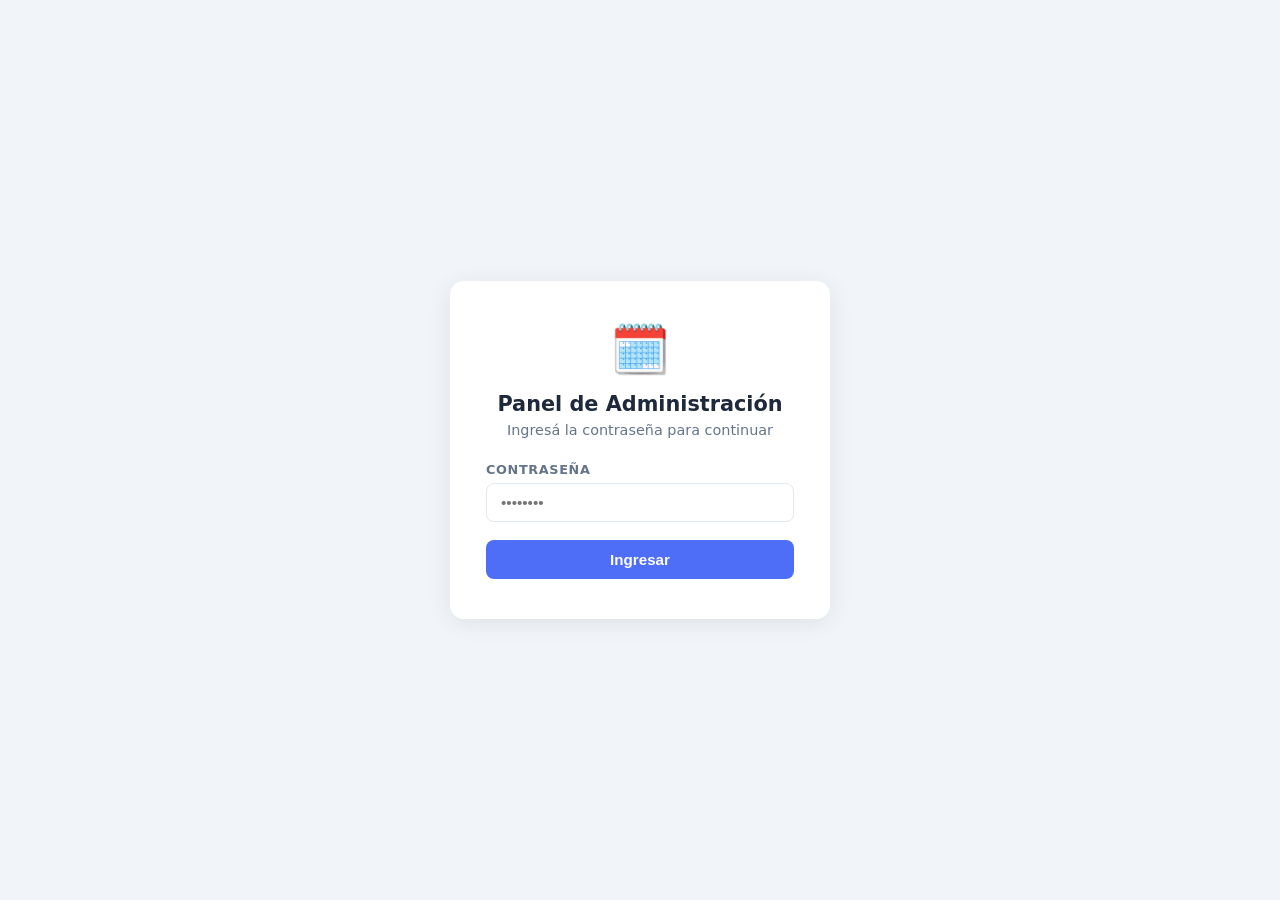
==== admin.html @ 66347062 "Agregar panel de administración con login y tabla de reservas" ====
<!DOCTYPE html>
<html lang="es">
<head>
  <meta charset="UTF-8">
  <meta name="viewport" content="width=device-width, initial-scale=1.0">
  <title>Panel de Reservas</title>
  <link rel="stylesheet" href="css/style.css">
  <link rel="stylesheet" href="css/admin.css">
</head>
<body>

<!-- LOGIN -->
<div id="login-screen">
  <div class="login-card">
    <div class="login-logo">🗓️</div>
    <h2>Panel de Administración</h2>
    <p class="login-sub">Ingresá la contraseña para continuar</p>
    <div class="field">
      <label for="pwd">Contraseña</label>
      <input type="password" id="pwd" placeholder="••••••••" onkeydown="if(event.key==='Enter') login()">
    </div>
    <div id="login-error" class="alert alert-danger" style="display:none">Contraseña incorrecta.</div>
    <button class="btn btn-primary btn-full" onclick="login()">Ingresar</button>
  </div>
</div>

<!-- DASHBOARD -->
<div id="dashboard" style="display:none">

  <div class="admin-header">
    <div class="admin-header-left">
      <span class="admin-logo">🗓️</span>
      <div>
        <div class="admin-title" id="admin-negocio"></div>
        <div class="admin-subtitle">Panel de Reservas</div>
      </div>
    </div>
    <button class="btn btn-outline btn-sm" onclick="logout()">Cerrar sesión</button>
  </div>

  <div class="admin-body">

    <!-- Stats -->
    <div class="stats-row">
      <div class="stat-card">
        <div class="stat-num" id="stat-hoy">—</div>
        <div class="stat-label">Hoy</div>
      </div>
      <div class="stat-card">
        <div class="stat-num" id="stat-semana">—</div>
        <div class="stat-label">Esta semana</div>
      </div>
      <div class="stat-card">
        <div class="stat-num" id="stat-pendientes">—</div>
        <div class="stat-label">Pendientes</div>
      </div>
      <div class="stat-card">
        <div class="stat-num" id="stat-total">—</div>
        <div class="stat-label">Total</div>
      </div>
    </div>

    <!-- Filtros -->
    <div class="filtros-card">
      <div class="filtros-row">
        <div class="field">
          <label for="f-desde">Desde</label>
          <input type="date" id="f-desde">
        </div>
        <div class="field">
          <label for="f-hasta">Hasta</label>
          <input type="date" id="f-hasta">
        </div>
        <div class="field">
          <label for="f-estado">Estado</label>
          <select id="f-estado">
            <option value="">Todos</option>
            <option value="Pendiente">Pendiente</option>
            <option value="Cancelado">Cancelado</option>
          </select>
        </div>
        <div class="field">
          <label for="f-buscar">Buscar</label>
          <input type="text" id="f-buscar" placeholder="Nombre, teléfono...">
        </div>
        <div class="field field-btn">
          <button class="btn btn-primary" onclick="aplicarFiltros()">Filtrar</button>
          <button class="btn btn-outline" onclick="limpiarFiltros()">Limpiar</button>
        </div>
      </div>
    </div>

    <!-- Tabla -->
    <div class="tabla-card">
      <div class="tabla-header">
        <span id="tabla-count" class="tabla-count"></span>
        <button class="btn btn-outline btn-sm" onclick="cargarReservas()">↻ Actualizar</button>
      </div>
      <div id="tabla-wrapper">
        <p class="slots-empty" style="padding:20px 0">Cargando reservas...</p>
      </div>
    </div>

  </div>
</div>

<script src="js/config.js"></script>
<script src="js/admin.js"></script>
</body>
</html>
---- css/style.css ----
:root {
  --primary:      #4f6ef7;
  --primary-dark: #3a57e8;
  --success:      #22c55e;
  --danger:       #ef4444;
  --bg:           #f1f5f9;
  --card:         #ffffff;
  --text:         #1e293b;
  --muted:        #64748b;
  --border:       #e2e8f0;
  --radius:       14px;
  --shadow:       0 4px 24px rgba(0,0,0,0.08);
}

* { box-sizing: border-box; margin: 0; padding: 0; }

body {
  font-family: 'Segoe UI', system-ui, sans-serif;
  background: var(--bg);
  color: var(--text);
  min-height: 100vh;
}

/* Header */
.header {
  background: var(--primary);
  color: #fff;
  text-align: center;
  padding: 36px 20px 32px;
}
.header h1 { font-size: 1.9rem; font-weight: 700; letter-spacing: -0.3px; }
.header p  { margin-top: 6px; opacity: 0.85; font-size: 0.98rem; }

/* Progress */
.progress {
  display: flex;
  justify-content: center;
  align-items: center;
  gap: 6px;
  padding: 28px 0 8px;
}
.dot {
  width: 10px; height: 10px;
  border-radius: 50%;
  background: var(--border);
  transition: background 0.2s;
}
.dot.active { background: var(--primary); }

/* Layout */
.container {
  max-width: 640px;
  margin: 0 auto;
  padding: 16px 16px 48px;
}

/* Card */
.card {
  background: var(--card);
  border-radius: var(--radius);
  box-shadow: var(--shadow);
  padding: 28px;
  margin-top: 20px;
}
.card-title {
  font-size: 1.05rem;
  font-weight: 700;
  color: var(--primary);
  margin-bottom: 22px;
  display: flex;
  align-items: center;
  gap: 10px;
}
.step-num {
  background: var(--primary);
  color: #fff;
  border-radius: 50%;
  width: 26px; height: 26px;
  display: inline-flex;
  align-items: center;
  justify-content: center;
  font-size: 0.8rem;
  font-weight: 700;
  flex-shrink: 0;
}

/* Form */
.field { margin-bottom: 18px; }
label {
  display: block;
  font-size: 0.8rem;
  font-weight: 700;
  text-transform: uppercase;
  letter-spacing: 0.05em;
  color: var(--muted);
  margin-bottom: 6px;
}
input, select, textarea {
  width: 100%;
  padding: 10px 14px;
  border: 1.5px solid var(--border);
  border-radius: 8px;
  font-size: 0.95rem;
  color: var(--text);
  outline: none;
  transition: border-color 0.15s;
  background: #fff;
}
input:focus, select:focus, textarea:focus { border-color: var(--primary); }
textarea { resize: vertical; min-height: 72px; }

/* Buttons */
.btn {
  display: inline-flex;
  align-items: center;
  justify-content: center;
  gap: 8px;
  padding: 11px 24px;
  border-radius: 8px;
  font-size: 0.95rem;
  font-weight: 600;
  cursor: pointer;
  border: none;
  transition: background 0.15s, transform 0.1s;
}
.btn:active { transform: scale(0.98); }
.btn-primary { background: var(--primary); color: #fff; }
.btn-primary:hover    { background: var(--primary-dark); }
.btn-primary:disabled { background: #a5b4fc; cursor: not-allowed; }
.btn-outline {
  background: transparent;
  border: 1.5px solid var(--primary);
  color: var(--primary);
}
.btn-outline:hover { background: #eef1fe; }
.btn-full  { width: 100%; }
.btn-row   { display: flex; gap: 10px; margin-top: 8px; }
.btn-row .btn:last-child { flex: 1; }

/* Slots */
.slots-grid {
  display: grid;
  grid-template-columns: repeat(auto-fill, minmax(78px, 1fr));
  gap: 10px;
  margin-top: 6px;
}
.slot-btn {
  padding: 10px 4px;
  border: 1.5px solid var(--border);
  border-radius: 8px;
  background: #fff;
  font-size: 0.88rem;
  font-weight: 600;
  cursor: pointer;
  color: var(--text);
  transition: all 0.12s;
  text-align: center;
}
.slot-btn:hover:not(:disabled) { border-color: var(--primary); color: var(--primary); background: #eef1fe; }
.slot-btn.selected { background: var(--primary); color: #fff; border-color: var(--primary); }
.slot-btn:disabled { background: #f8fafc; color: #cbd5e1; cursor: not-allowed; text-decoration: line-through; }
.slots-empty { color: var(--muted); font-size: 0.9rem; padding: 10px 0; }

/* Resumen */
.resumen {
  background: #f8fafc;
  border: 1.5px solid var(--border);
  border-radius: 8px;
  padding: 14px 18px;
  margin-bottom: 20px;
}
.resumen-row {
  display: flex;
  justify-content: space-between;
  padding: 5px 0;
  border-bottom: 1px dashed var(--border);
  font-size: 0.9rem;
}
.resumen-row:last-child { border-bottom: none; }
.resumen-row span:first-child { color: var(--muted); }
.resumen-row span:last-child  { font-weight: 600; }

/* Alerts */
.alert {
  padding: 12px 16px;
  border-radius: 8px;
  font-size: 0.9rem;
  margin-bottom: 16px;
}
.alert-danger  { background: #fee2e2; color: #991b1b; border: 1px solid #fecaca; }
.alert-success { background: #dcfce7; color: #166534; border: 1px solid #bbf7d0; }

/* Spinner */
.spinner {
  display: inline-block;
  width: 16px; height: 16px;
  border: 2px solid rgba(255,255,255,0.4);
  border-top-color: #fff;
  border-radius: 50%;
  animation: spin 0.7s linear infinite;
}
@keyframes spin { to { transform: rotate(360deg); } }

/* Éxito */
.exito {
  text-align: center;
  padding: 20px 0 8px;
}
.exito .icono { font-size: 3.5rem; margin-bottom: 14px; }
.exito h2     { font-size: 1.3rem; margin-bottom: 10px; }
.exito p      { color: var(--muted); margin-bottom: 24px; font-size: 0.95rem; }

@media (max-width: 480px) {
  .card  { padding: 20px; }
  .header h1 { font-size: 1.5rem; }
}
---- css/admin.css ----
/* ── Login ── */
#login-screen {
  min-height: 100vh;
  display: flex;
  align-items: center;
  justify-content: center;
  background: var(--bg);
  padding: 20px;
}
.login-card {
  background: var(--card);
  border-radius: var(--radius);
  box-shadow: var(--shadow);
  padding: 40px 36px;
  width: 100%;
  max-width: 380px;
  text-align: center;
}
.login-logo { font-size: 3rem; margin-bottom: 14px; }
.login-card h2 { font-size: 1.3rem; margin-bottom: 6px; }
.login-sub { color: var(--muted); font-size: 0.9rem; margin-bottom: 24px; }
.login-card .field { text-align: left; }

/* ── Admin header ── */
.admin-header {
  background: var(--primary);
  color: #fff;
  display: flex;
  align-items: center;
  justify-content: space-between;
  padding: 16px 24px;
}
.admin-header-left { display: flex; align-items: center; gap: 12px; }
.admin-logo { font-size: 1.8rem; }
.admin-title { font-size: 1.05rem; font-weight: 700; }
.admin-subtitle { font-size: 0.8rem; opacity: 0.8; }
.admin-header .btn-outline {
  border-color: rgba(255,255,255,0.6);
  color: #fff;
  font-size: 0.82rem;
  padding: 7px 14px;
}
.admin-header .btn-outline:hover { background: rgba(255,255,255,0.15); }

/* ── Body ── */
.admin-body {
  max-width: 1100px;
  margin: 0 auto;
  padding: 24px 20px 60px;
}

/* ── Stats ── */
.stats-row {
  display: grid;
  grid-template-columns: repeat(4, 1fr);
  gap: 14px;
  margin-bottom: 20px;
}
.stat-card {
  background: var(--card);
  border-radius: var(--radius);
  box-shadow: var(--shadow);
  padding: 20px;
  text-align: center;
}
.stat-num {
  font-size: 2rem;
  font-weight: 800;
  color: var(--primary);
  line-height: 1;
}
.stat-label {
  font-size: 0.78rem;
  color: var(--muted);
  text-transform: uppercase;
  letter-spacing: 0.05em;
  margin-top: 6px;
}

/* ── Filtros ── */
.filtros-card {
  background: var(--card);
  border-radius: var(--radius);
  box-shadow: var(--shadow);
  padding: 20px 24px;
  margin-bottom: 20px;
}
.filtros-row {
  display: flex;
  flex-wrap: wrap;
  gap: 14px;
  align-items: flex-end;
}
.filtros-row .field {
  flex: 1;
  min-width: 140px;
  margin-bottom: 0;
}
.filtros-row .field-btn {
  display: flex;
  gap: 8px;
  flex: 0 0 auto;
}

/* ── Tabla ── */
.tabla-card {
  background: var(--card);
  border-radius: var(--radius);
  box-shadow: var(--shadow);
  overflow: hidden;
}
.tabla-header {
  display: flex;
  align-items: center;
  justify-content: space-between;
  padding: 16px 20px;
  border-bottom: 1px solid var(--border);
}
.tabla-count {
  font-size: 0.85rem;
  color: var(--muted);
  font-weight: 600;
}
#tabla-wrapper { overflow-x: auto; }
table {
  width: 100%;
  border-collapse: collapse;
  font-size: 0.88rem;
}
thead th {
  background: #f8fafc;
  padding: 10px 14px;
  text-align: left;
  font-size: 0.75rem;
  text-transform: uppercase;
  letter-spacing: 0.05em;
  color: var(--muted);
  border-bottom: 1px solid var(--border);
  white-space: nowrap;
}
tbody tr { border-bottom: 1px solid var(--border); transition: background 0.1s; }
tbody tr:last-child { border-bottom: none; }
tbody tr:hover { background: #f8fafc; }
tbody td { padding: 11px 14px; color: var(--text); }
tbody td.muted { color: var(--muted); font-size: 0.82rem; }

.badge {
  display: inline-block;
  padding: 3px 10px;
  border-radius: 20px;
  font-size: 0.75rem;
  font-weight: 700;
}
.badge-pendiente { background: #fef9c3; color: #854d0e; }
.badge-cancelado { background: #fee2e2; color: #991b1b; }

.btn-sm { font-size: 0.8rem; padding: 6px 14px; }
.btn-danger { background: var(--danger); color: #fff; border: none; }
.btn-danger:hover { background: #dc2626; }
.btn-danger:disabled { background: #fca5a5; cursor: not-allowed; }

@media (max-width: 700px) {
  .stats-row { grid-template-columns: repeat(2, 1fr); }
  .filtros-row .field { min-width: 120px; }
  .admin-header { padding: 12px 16px; }
}
@media (max-width: 420px) {
  .stats-row { grid-template-columns: repeat(2, 1fr); }
  .login-card { padding: 28px 20px; }
}
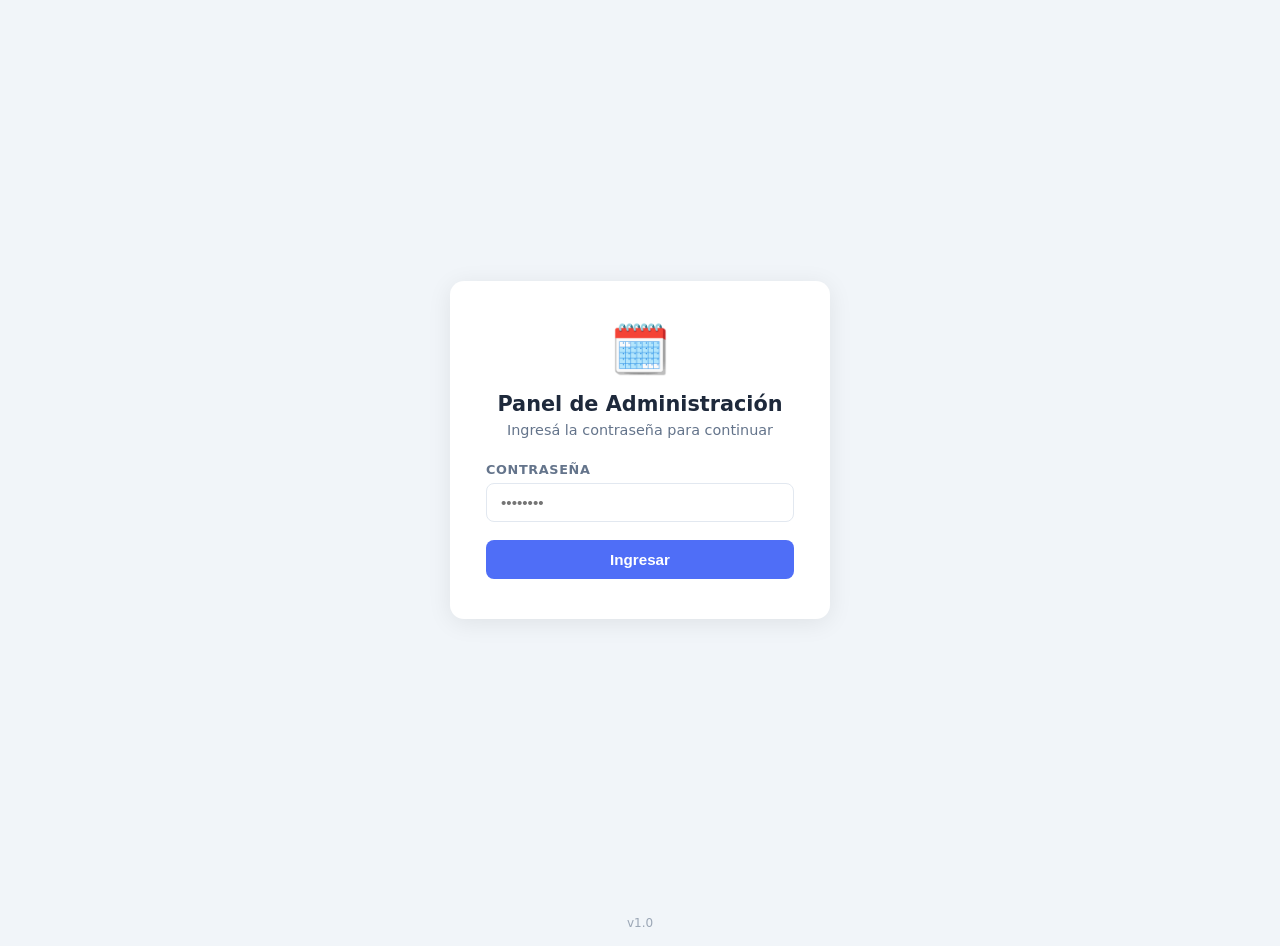
==== commit e037bfaa: "Agrega footer con versión del sistema (v1.0) en ambas páginas https://claude.ai/code/session_01WwChM" ====
--- a/admin.html
+++ b/admin.html
@@ -104,7 +104,10 @@
   </div>
 </div>
 
+<footer class="site-footer">v1.0</footer>
+
 <script src="js/config.js"></script>
+<script src="js/empresa.js"></script>
 <script src="js/admin.js"></script>
 </body>
 </html>
--- a/css/style.css
+++ b/css/style.css
@@ -210,6 +210,39 @@
 .exito h2     { font-size: 1.3rem; margin-bottom: 10px; }
 .exito p      { color: var(--muted); margin-bottom: 24px; font-size: 0.95rem; }
 
+/* Loading */
+#loading-screen {
+  position: fixed;
+  inset: 0;
+  background: var(--bg);
+  display: flex;
+  align-items: center;
+  justify-content: center;
+  z-index: 999;
+}
+.loading-box {
+  text-align: center;
+  color: var(--muted);
+  font-size: 0.95rem;
+}
+.loading-spinner {
+  width: 40px; height: 40px;
+  border: 4px solid var(--border);
+  border-top-color: var(--primary);
+  border-radius: 50%;
+  animation: spin 0.8s linear infinite;
+  margin: 0 auto 14px;
+}
+
+/* Footer */
+.site-footer {
+  text-align: center;
+  padding: 16px;
+  font-size: 0.75rem;
+  color: var(--muted);
+  opacity: 0.6;
+}
+
 @media (max-width: 480px) {
   .card  { padding: 20px; }
   .header h1 { font-size: 1.5rem; }
--- a/css/admin.css
+++ b/css/admin.css
@@ -151,13 +151,18 @@
   font-size: 0.75rem;
   font-weight: 700;
 }
-.badge-pendiente { background: #fef9c3; color: #854d0e; }
-.badge-cancelado { background: #fee2e2; color: #991b1b; }
+.badge-pendiente  { background: #fef9c3; color: #854d0e; }
+.badge-cancelado  { background: #fee2e2; color: #991b1b; }
+.badge-confirmada { background: #dcfce7; color: #166534; }
 
 .btn-sm { font-size: 0.8rem; padding: 6px 14px; }
 .btn-danger { background: var(--danger); color: #fff; border: none; }
 .btn-danger:hover { background: #dc2626; }
 .btn-danger:disabled { background: #fca5a5; cursor: not-allowed; }
+.btn-success { background: var(--success); color: #fff; border: none; }
+.btn-success:hover { background: #16a34a; }
+.btn-success:disabled { background: #86efac; cursor: not-allowed; }
+.acciones { display: flex; gap: 6px; align-items: center; }
 
 @media (max-width: 700px) {
   .stats-row { grid-template-columns: repeat(2, 1fr); }
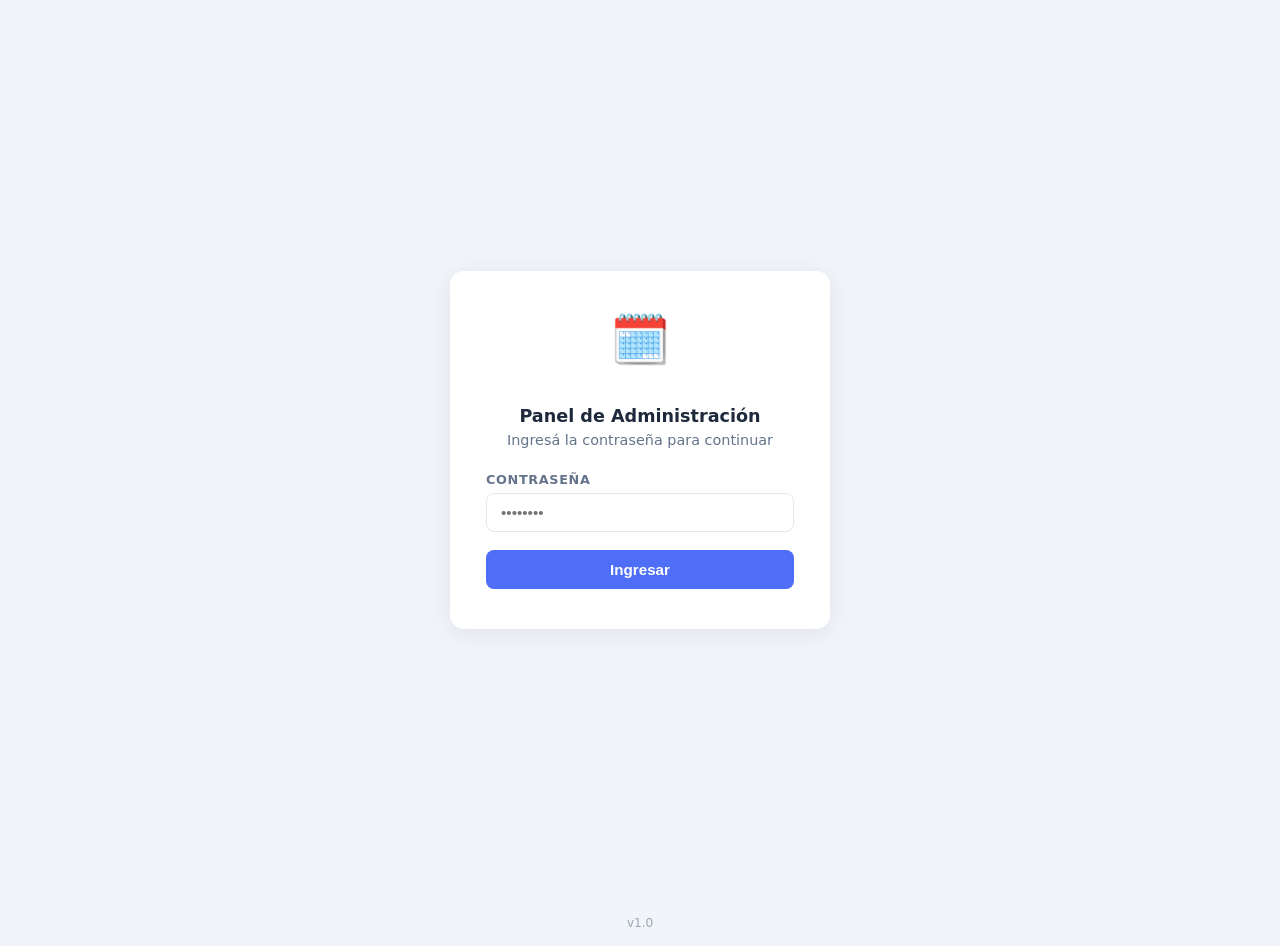
==== commit c676ad6e: "Agrega teléfono en header, nombre empresa en login admin, y tabs pendientes/hoy" ====
--- a/admin.html
+++ b/admin.html
@@ -13,6 +13,7 @@
 <div id="login-screen">
   <div class="login-card">
     <div class="login-logo">🗓️</div>
+    <div id="login-negocio" class="login-negocio"></div>
     <h2>Panel de Administración</h2>
     <p class="login-sub">Ingresá la contraseña para continuar</p>
     <div class="field">
@@ -83,6 +84,13 @@
           <label for="f-buscar">Buscar</label>
           <input type="text" id="f-buscar" placeholder="Nombre, teléfono...">
         </div>
+        <div class="field">
+          <label for="f-orden">Ordenar</label>
+          <select id="f-orden">
+            <option value="desc">Más reciente primero</option>
+            <option value="asc">Más antigua primero</option>
+          </select>
+        </div>
         <div class="field field-btn">
           <button class="btn btn-primary" onclick="aplicarFiltros()">Filtrar</button>
           <button class="btn btn-outline" onclick="limpiarFiltros()">Limpiar</button>
@@ -90,11 +98,24 @@
       </div>
     </div>
 
+    <!-- Tabs rápidos -->
+    <div class="tabs-row">
+      <button class="tab-btn active" id="tab-todas"      onclick="cambiarTab('todas')">Todas</button>
+      <button class="tab-btn"        id="tab-pendientes" onclick="cambiarTab('pendientes')">⏳ Pendientes</button>
+      <button class="tab-btn"        id="tab-hoy"        onclick="cambiarTab('hoy')">📅 Hoy</button>
+    </div>
+
     <!-- Tabla -->
     <div class="tabla-card">
       <div class="tabla-header">
         <span id="tabla-count" class="tabla-count"></span>
-        <button class="btn btn-outline btn-sm" onclick="cargarReservas()">↻ Actualizar</button>
+        <div style="display:flex;gap:8px;align-items:center">
+          <div class="vista-toggle">
+            <button id="btn-vista-lista" class="btn-vista active" onclick="cambiarVista('lista')">≡ Lista</button>
+            <button id="btn-vista-semana" class="btn-vista" onclick="cambiarVista('semana')">⊞ Semana</button>
+          </div>
+          <button class="btn btn-outline btn-sm" onclick="cargarReservas()">↻ Actualizar</button>
+        </div>
       </div>
       <div id="tabla-wrapper">
         <p class="slots-empty" style="padding:20px 0">Cargando reservas...</p>
--- a/css/style.css
+++ b/css/style.css
@@ -30,6 +30,9 @@
 }
 .header h1 { font-size: 1.9rem; font-weight: 700; letter-spacing: -0.3px; }
 .header p  { margin-top: 6px; opacity: 0.85; font-size: 0.98rem; }
+.header-sub { display: block; font-size: 0.85rem; opacity: 0.75; margin-top: 5px; }
+.header-tel { color: #fff; text-decoration: none; }
+.header-tel:hover { opacity: 1; text-decoration: underline; }
 
 /* Progress */
 .progress {
--- a/css/admin.css
+++ b/css/admin.css
@@ -16,8 +16,9 @@
   max-width: 380px;
   text-align: center;
 }
-.login-logo { font-size: 3rem; margin-bottom: 14px; }
-.login-card h2 { font-size: 1.3rem; margin-bottom: 6px; }
+.login-logo { font-size: 3rem; margin-bottom: 10px; }
+.login-negocio { font-size: 1.15rem; font-weight: 700; color: var(--primary); margin-bottom: 2px; min-height: 1.4em; }
+.login-card h2 { font-size: 1.1rem; margin-bottom: 6px; color: var(--text); }
 .login-sub { color: var(--muted); font-size: 0.9rem; margin-bottom: 24px; }
 .login-card .field { text-align: left; }
 
@@ -164,6 +165,101 @@
 .btn-success:disabled { background: #86efac; cursor: not-allowed; }
 .acciones { display: flex; gap: 6px; align-items: center; }
 
+/* ── Tabs rápidos ── */
+.tabs-row {
+  display: flex;
+  gap: 8px;
+  margin-bottom: 16px;
+  flex-wrap: wrap;
+}
+.tab-btn {
+  padding: 8px 20px;
+  border-radius: 8px;
+  border: 1.5px solid var(--border);
+  background: var(--card);
+  color: var(--muted);
+  font-size: 0.88rem;
+  font-weight: 600;
+  cursor: pointer;
+  transition: all 0.15s;
+  box-shadow: var(--shadow);
+}
+.tab-btn:hover:not(.active) { border-color: var(--primary); color: var(--primary); }
+.tab-btn.active { background: var(--primary); color: #fff; border-color: var(--primary); }
+
+/* ── Vista toggle ── */
+.vista-toggle {
+  display: flex;
+  border: 1.5px solid var(--border);
+  border-radius: 8px;
+  overflow: hidden;
+}
+.btn-vista {
+  background: #fff;
+  color: var(--muted);
+  border: none;
+  border-radius: 0;
+  padding: 6px 14px;
+  font-size: 0.82rem;
+  font-weight: 600;
+  cursor: pointer;
+  transition: background 0.15s, color 0.15s;
+}
+.btn-vista + .btn-vista { border-left: 1.5px solid var(--border); }
+.btn-vista.active { background: var(--primary); color: #fff; }
+.btn-vista:hover:not(.active) { background: #f1f5f9; }
+
+/* ── Calendario semanal ── */
+.cal-grid {
+  display: flex;
+  overflow-x: auto;
+  padding: 0;
+}
+.cal-col {
+  flex: 0 0 190px;
+  min-width: 190px;
+  border-right: 1px solid var(--border);
+}
+.cal-col:last-child { border-right: none; }
+.cal-dia-header {
+  padding: 10px 12px;
+  font-size: 0.75rem;
+  font-weight: 700;
+  text-transform: uppercase;
+  letter-spacing: 0.05em;
+  color: var(--muted);
+  background: #f8fafc;
+  border-bottom: 1px solid var(--border);
+  text-align: center;
+}
+.cal-dia-header.hoy {
+  background: var(--primary);
+  color: #fff;
+}
+.cal-dia-body {
+  padding: 10px 8px;
+  display: flex;
+  flex-direction: column;
+  gap: 8px;
+  min-height: 100px;
+}
+.cal-card {
+  background: #fff;
+  border: 1.5px solid var(--border);
+  border-left: 3px solid var(--border);
+  border-radius: 8px;
+  padding: 10px;
+  font-size: 0.82rem;
+}
+.cal-card.cal-confirmada { border-left-color: var(--success); }
+.cal-card.cal-pendiente  { border-left-color: #f59e0b; }
+.cal-card.cal-cancelado  { border-left-color: var(--danger); opacity: 0.6; }
+.cal-hora     { font-weight: 700; font-size: 0.9rem; color: var(--primary); }
+.cal-nombre   { font-weight: 600; margin: 3px 0 2px; }
+.cal-servicio { color: var(--muted); font-size: 0.78rem; margin-bottom: 6px; }
+.cal-acciones { display: flex; gap: 4px; flex-wrap: wrap; margin-top: 6px; }
+.cal-empty    { color: var(--muted); font-size: 0.82rem; text-align: center; padding: 16px 0; }
+
 @media (max-width: 700px) {
   .stats-row { grid-template-columns: repeat(2, 1fr); }
   .filtros-row .field { min-width: 120px; }
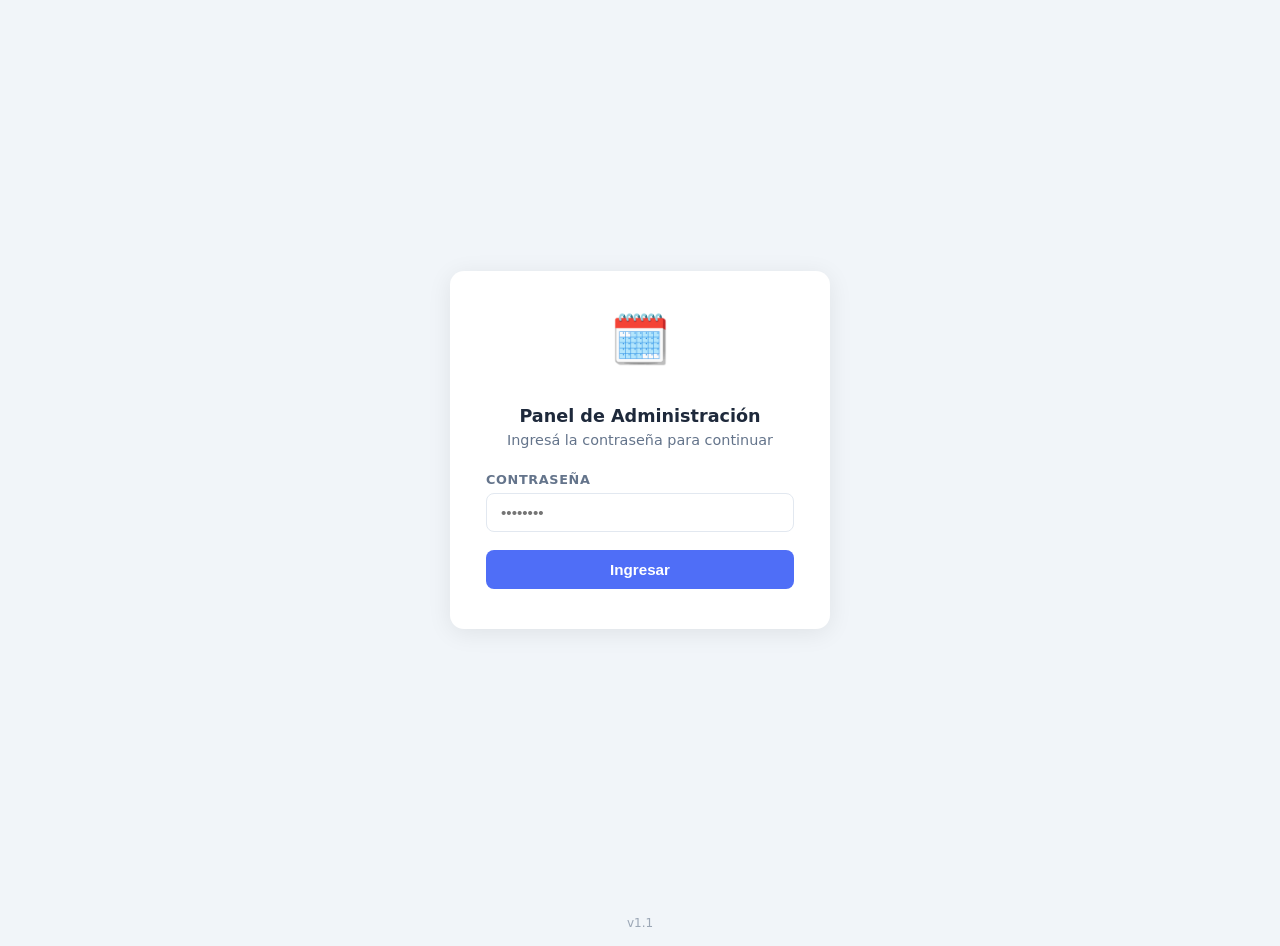
==== commit cc405d3e: "v1.1: muestra checkbox notificar siempre visible, actualiza versión" ====
--- a/admin.html
+++ b/admin.html
@@ -125,7 +125,7 @@
   </div>
 </div>
 
-<footer class="site-footer">v1.0</footer>
+<footer class="site-footer">v1.1</footer>
 
 <script src="js/config.js"></script>
 <script src="js/empresa.js"></script>
--- a/css/style.css
+++ b/css/style.css
@@ -164,6 +164,32 @@
 .slot-btn:disabled { background: #f8fafc; color: #cbd5e1; cursor: not-allowed; text-decoration: line-through; }
 .slots-empty { color: var(--muted); font-size: 0.9rem; padding: 10px 0; }
 
+/* Checkbox notificar */
+.field-check { margin-bottom: 18px; }
+.check-label {
+  display: flex;
+  align-items: center;
+  gap: 10px;
+  cursor: pointer;
+  font-size: 0.9rem;
+  font-weight: 600;
+  color: var(--text);
+  text-transform: none;
+  letter-spacing: 0;
+  margin-bottom: 0;
+}
+.check-label input[type="checkbox"] {
+  width: 18px;
+  height: 18px;
+  min-width: 18px;
+  padding: 0;
+  border: 1.5px solid var(--border);
+  border-radius: 4px;
+  cursor: pointer;
+  accent-color: var(--primary);
+  flex-shrink: 0;
+}
+
 /* Resumen */
 .resumen {
   background: #f8fafc;
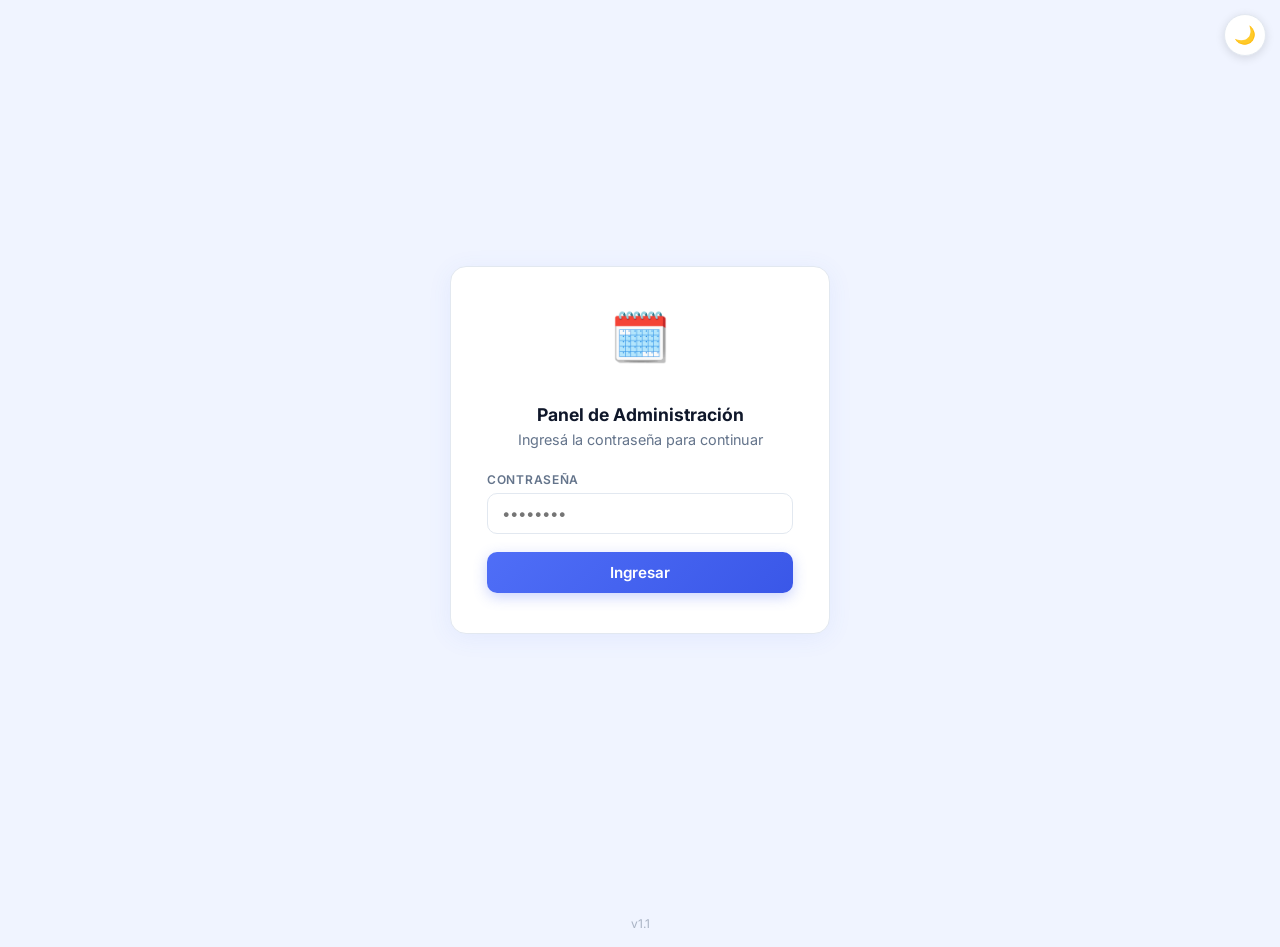
==== commit f2af8427: "Rediseño visual: dark mode, Inter font, gradientes, progress numerado, stat icons" ====
--- a/admin.html
+++ b/admin.html
@@ -4,10 +4,13 @@
   <meta charset="UTF-8">
   <meta name="viewport" content="width=device-width, initial-scale=1.0">
   <title>Panel de Reservas</title>
+  <script>if(localStorage.getItem('turnosDarkMode')==='1')document.documentElement.classList.add('dark');</script>
   <link rel="stylesheet" href="css/style.css">
   <link rel="stylesheet" href="css/admin.css">
 </head>
 <body>
+
+<button class="btn-darkmode" id="btn-darkmode" onclick="toggleDarkMode()" title="Modo oscuro">🌙</button>
 
 <!-- LOGIN -->
 <div id="login-screen">
@@ -44,18 +47,22 @@
     <!-- Stats -->
     <div class="stats-row">
       <div class="stat-card">
+        <div class="stat-icon">📅</div>
         <div class="stat-num" id="stat-hoy">—</div>
         <div class="stat-label">Hoy</div>
       </div>
       <div class="stat-card">
+        <div class="stat-icon">📊</div>
         <div class="stat-num" id="stat-semana">—</div>
         <div class="stat-label">Esta semana</div>
       </div>
       <div class="stat-card">
+        <div class="stat-icon">⏳</div>
         <div class="stat-num" id="stat-pendientes">—</div>
         <div class="stat-label">Pendientes</div>
       </div>
       <div class="stat-card">
+        <div class="stat-icon">📋</div>
         <div class="stat-num" id="stat-total">—</div>
         <div class="stat-label">Total</div>
       </div>
@@ -129,6 +136,7 @@
 
 <script src="js/config.js"></script>
 <script src="js/empresa.js"></script>
+<script src="js/darkmode.js"></script>
 <script src="js/admin.js"></script>
 </body>
 </html>
--- a/css/style.css
+++ b/css/style.css
@@ -1,72 +1,124 @@
+@import url('https://fonts.googleapis.com/css2?family=Inter:wght@400;500;600;700;800&display=swap');
+
 :root {
   --primary:      #4f6ef7;
   --primary-dark: #3a57e8;
   --success:      #22c55e;
   --danger:       #ef4444;
-  --bg:           #f1f5f9;
+  --bg:           #f0f4ff;
   --card:         #ffffff;
-  --text:         #1e293b;
+  --text:         #0f172a;
   --muted:        #64748b;
   --border:       #e2e8f0;
-  --radius:       14px;
-  --shadow:       0 4px 24px rgba(0,0,0,0.08);
+  --radius:       16px;
+  --shadow:       0 4px 24px rgba(79,110,247,0.08);
+}
+
+:root.dark {
+  --bg:     #0f172a;
+  --card:   #1e293b;
+  --text:   #e2e8f0;
+  --muted:  #94a3b8;
+  --border: #334155;
+  --shadow: 0 4px 24px rgba(0,0,0,0.4);
 }
 
 * { box-sizing: border-box; margin: 0; padding: 0; }
 
 body {
-  font-family: 'Segoe UI', system-ui, sans-serif;
+  font-family: 'Inter', 'Segoe UI', system-ui, sans-serif;
   background: var(--bg);
   color: var(--text);
   min-height: 100vh;
-}
-
-/* Header */
+  transition: background 0.25s, color 0.25s;
+}
+
+/* ── Dark mode toggle ── */
+.btn-darkmode {
+  position: fixed;
+  top: 14px;
+  right: 14px;
+  z-index: 200;
+  background: var(--card);
+  border: 1.5px solid var(--border);
+  border-radius: 50%;
+  width: 42px;
+  height: 42px;
+  cursor: pointer;
+  font-size: 1.1rem;
+  box-shadow: 0 2px 10px rgba(0,0,0,0.12);
+  transition: all 0.2s;
+  display: flex;
+  align-items: center;
+  justify-content: center;
+  padding: 0;
+}
+.btn-darkmode:hover { transform: scale(1.1); border-color: var(--primary); }
+
+/* ── Header ── */
 .header {
+  background: linear-gradient(135deg, #4f6ef7 0%, #6366f1 100%);
+  color: #fff;
+  text-align: center;
+  padding: 48px 20px 40px;
+}
+.header h1 { font-size: 1.9rem; font-weight: 800; letter-spacing: -0.5px; }
+.header p  { margin-top: 6px; opacity: 0.88; font-size: 0.98rem; font-weight: 500; }
+.header-sub { display: block; font-size: 0.85rem; opacity: 0.78; margin-top: 5px; }
+.header-tel { color: #fff; text-decoration: none; transition: opacity 0.15s; }
+.header-tel:hover { opacity: 1; text-decoration: underline; }
+
+/* ── Progress ── */
+.progress {
+  display: flex;
+  justify-content: center;
+  align-items: center;
+  padding: 28px 0 8px;
+}
+.dot {
+  width: 34px; height: 34px;
+  border-radius: 50%;
+  background: var(--border);
+  color: var(--muted);
+  font-size: 0.78rem;
+  font-weight: 700;
+  display: flex;
+  align-items: center;
+  justify-content: center;
+  transition: all 0.3s;
+  flex-shrink: 0;
+}
+.dot.active {
   background: var(--primary);
   color: #fff;
-  text-align: center;
-  padding: 36px 20px 32px;
-}
-.header h1 { font-size: 1.9rem; font-weight: 700; letter-spacing: -0.3px; }
-.header p  { margin-top: 6px; opacity: 0.85; font-size: 0.98rem; }
-.header-sub { display: block; font-size: 0.85rem; opacity: 0.75; margin-top: 5px; }
-.header-tel { color: #fff; text-decoration: none; }
-.header-tel:hover { opacity: 1; text-decoration: underline; }
-
-/* Progress */
-.progress {
-  display: flex;
-  justify-content: center;
-  align-items: center;
-  gap: 6px;
-  padding: 28px 0 8px;
-}
-.dot {
-  width: 10px; height: 10px;
-  border-radius: 50%;
+  box-shadow: 0 0 0 5px rgba(79,110,247,0.15);
+}
+.dot-line {
+  width: 36px;
+  height: 2px;
   background: var(--border);
-  transition: background 0.2s;
-}
-.dot.active { background: var(--primary); }
-
-/* Layout */
+  flex-shrink: 0;
+}
+
+/* ── Layout ── */
 .container {
   max-width: 640px;
   margin: 0 auto;
-  padding: 16px 16px 48px;
-}
-
-/* Card */
+  padding: 16px 16px 60px;
+}
+
+/* ── Card ── */
 .card {
   background: var(--card);
   border-radius: var(--radius);
   box-shadow: var(--shadow);
   padding: 28px;
   margin-top: 20px;
+  border: 1px solid var(--border);
+  transition: background 0.25s, border-color 0.25s;
 }
 .card-title {
-  font-size: 1.05rem;
+  font-size: 1rem;
   font-weight: 700;
   color: var(--primary);
   margin-bottom: 22px;
@@ -82,19 +134,19 @@
   display: inline-flex;
   align-items: center;
   justify-content: center;
-  font-size: 0.8rem;
+  font-size: 0.78rem;
   font-weight: 700;
   flex-shrink: 0;
 }
 
-/* Form */
+/* ── Form ── */
 .field { margin-bottom: 18px; }
 label {
   display: block;
-  font-size: 0.8rem;
-  font-weight: 700;
+  font-size: 0.75rem;
+  font-weight: 600;
   text-transform: uppercase;
-  letter-spacing: 0.05em;
+  letter-spacing: 0.06em;
   color: var(--muted);
   margin-bottom: 6px;
 }
@@ -102,69 +154,102 @@
   width: 100%;
   padding: 10px 14px;
   border: 1.5px solid var(--border);
-  border-radius: 8px;
+  border-radius: 10px;
   font-size: 0.95rem;
+  font-family: inherit;
   color: var(--text);
+  background: var(--card);
   outline: none;
-  transition: border-color 0.15s;
-  background: #fff;
-}
-input:focus, select:focus, textarea:focus { border-color: var(--primary); }
+  transition: border-color 0.15s, background 0.25s, color 0.25s, box-shadow 0.15s;
+}
+input:focus, select:focus, textarea:focus {
+  border-color: var(--primary);
+  box-shadow: 0 0 0 3px rgba(79,110,247,0.12);
+}
 textarea { resize: vertical; min-height: 72px; }
 
-/* Buttons */
+/* ── Buttons ── */
 .btn {
   display: inline-flex;
   align-items: center;
   justify-content: center;
   gap: 8px;
   padding: 11px 24px;
-  border-radius: 8px;
+  border-radius: 10px;
   font-size: 0.95rem;
   font-weight: 600;
+  font-family: inherit;
   cursor: pointer;
   border: none;
-  transition: background 0.15s, transform 0.1s;
-}
-.btn:active { transform: scale(0.98); }
-.btn-primary { background: var(--primary); color: #fff; }
-.btn-primary:hover    { background: var(--primary-dark); }
-.btn-primary:disabled { background: #a5b4fc; cursor: not-allowed; }
+  transition: all 0.15s;
+}
+.btn:active { transform: scale(0.97); }
+.btn-primary {
+  background: linear-gradient(135deg, var(--primary) 0%, var(--primary-dark) 100%);
+  color: #fff;
+  box-shadow: 0 4px 14px rgba(79,110,247,0.3);
+}
+.btn-primary:hover {
+  box-shadow: 0 6px 20px rgba(79,110,247,0.45);
+  transform: translateY(-1px);
+}
+.btn-primary:disabled {
+  background: #a5b4fc;
+  box-shadow: none;
+  cursor: not-allowed;
+  transform: none;
+}
 .btn-outline {
   background: transparent;
   border: 1.5px solid var(--primary);
   color: var(--primary);
 }
-.btn-outline:hover { background: #eef1fe; }
+.btn-outline:hover { background: rgba(79,110,247,0.06); }
 .btn-full  { width: 100%; }
 .btn-row   { display: flex; gap: 10px; margin-top: 8px; }
 .btn-row .btn:last-child { flex: 1; }
 
-/* Slots */
+/* ── Slots ── */
 .slots-grid {
   display: grid;
-  grid-template-columns: repeat(auto-fill, minmax(78px, 1fr));
+  grid-template-columns: repeat(auto-fill, minmax(80px, 1fr));
   gap: 10px;
   margin-top: 6px;
 }
 .slot-btn {
   padding: 10px 4px;
   border: 1.5px solid var(--border);
-  border-radius: 8px;
-  background: #fff;
+  border-radius: 10px;
+  background: var(--card);
   font-size: 0.88rem;
   font-weight: 600;
+  font-family: inherit;
   cursor: pointer;
   color: var(--text);
-  transition: all 0.12s;
+  transition: all 0.15s;
   text-align: center;
 }
-.slot-btn:hover:not(:disabled) { border-color: var(--primary); color: var(--primary); background: #eef1fe; }
-.slot-btn.selected { background: var(--primary); color: #fff; border-color: var(--primary); }
-.slot-btn:disabled { background: #f8fafc; color: #cbd5e1; cursor: not-allowed; text-decoration: line-through; }
+.slot-btn:hover:not(:disabled) {
+  border-color: var(--primary);
+  color: var(--primary);
+  background: rgba(79,110,247,0.06);
+  transform: translateY(-1px);
+}
+.slot-btn.selected {
+  background: linear-gradient(135deg, var(--primary) 0%, var(--primary-dark) 100%);
+  color: #fff;
+  border-color: transparent;
+  box-shadow: 0 4px 12px rgba(79,110,247,0.3);
+}
+.slot-btn:disabled {
+  background: var(--bg);
+  color: var(--border);
+  cursor: not-allowed;
+  text-decoration: line-through;
+}
 .slots-empty { color: var(--muted); font-size: 0.9rem; padding: 10px 0; }
 
-/* Checkbox notificar */
+/* ── Checkbox notificar ── */
 .field-check { margin-bottom: 18px; }
 .check-label {
   display: flex;
@@ -190,36 +275,40 @@
   flex-shrink: 0;
 }
 
-/* Resumen */
+/* ── Resumen ── */
 .resumen {
-  background: #f8fafc;
-  border: 1.5px solid var(--border);
-  border-radius: 8px;
+  background: var(--bg);
+  border: 1.5px solid var(--border);
+  border-radius: 10px;
   padding: 14px 18px;
   margin-bottom: 20px;
+  transition: background 0.25s;
 }
 .resumen-row {
   display: flex;
   justify-content: space-between;
-  padding: 5px 0;
-  border-bottom: 1px dashed var(--border);
+  padding: 6px 0;
+  border-bottom: 1px solid var(--border);
   font-size: 0.9rem;
 }
 .resumen-row:last-child { border-bottom: none; }
-.resumen-row span:first-child { color: var(--muted); }
+.resumen-row span:first-child { color: var(--muted); font-weight: 500; }
 .resumen-row span:last-child  { font-weight: 600; }
 
-/* Alerts */
+/* ── Alerts ── */
 .alert {
   padding: 12px 16px;
-  border-radius: 8px;
+  border-radius: 10px;
   font-size: 0.9rem;
   margin-bottom: 16px;
+  font-weight: 500;
 }
 .alert-danger  { background: #fee2e2; color: #991b1b; border: 1px solid #fecaca; }
 .alert-success { background: #dcfce7; color: #166534; border: 1px solid #bbf7d0; }
-
-/* Spinner */
+:root.dark .alert-danger  { background: #450a0a; color: #fca5a5; border-color: #7f1d1d; }
+:root.dark .alert-success { background: #052e16; color: #86efac; border-color: #14532d; }
+
+/* ── Spinner ── */
 .spinner {
   display: inline-block;
   width: 16px; height: 16px;
@@ -230,16 +319,23 @@
 }
 @keyframes spin { to { transform: rotate(360deg); } }
 
-/* Éxito */
-.exito {
-  text-align: center;
-  padding: 20px 0 8px;
-}
-.exito .icono { font-size: 3.5rem; margin-bottom: 14px; }
-.exito h2     { font-size: 1.3rem; margin-bottom: 10px; }
-.exito p      { color: var(--muted); margin-bottom: 24px; font-size: 0.95rem; }
-
-/* Loading */
+/* ── Éxito ── */
+.exito { text-align: center; padding: 20px 0 8px; }
+.exito .icono {
+  font-size: 3.5rem;
+  margin-bottom: 14px;
+  display: block;
+  animation: pop 0.5s cubic-bezier(0.175, 0.885, 0.32, 1.275);
+}
+@keyframes pop {
+  0%   { transform: scale(0.3); opacity: 0; }
+  80%  { transform: scale(1.15); }
+  100% { transform: scale(1);   opacity: 1; }
+}
+.exito h2 { font-size: 1.3rem; font-weight: 700; margin-bottom: 10px; }
+.exito p  { color: var(--muted); margin-bottom: 24px; font-size: 0.95rem; }
+
+/* ── Loading ── */
 #loading-screen {
   position: fixed;
   inset: 0;
@@ -248,31 +344,29 @@
   align-items: center;
   justify-content: center;
   z-index: 999;
-}
-.loading-box {
-  text-align: center;
-  color: var(--muted);
-  font-size: 0.95rem;
-}
+  transition: background 0.25s;
+}
+.loading-box { text-align: center; color: var(--muted); font-size: 0.95rem; }
 .loading-spinner {
   width: 40px; height: 40px;
-  border: 4px solid var(--border);
+  border: 3px solid var(--border);
   border-top-color: var(--primary);
   border-radius: 50%;
   animation: spin 0.8s linear infinite;
   margin: 0 auto 14px;
 }
 
-/* Footer */
+/* ── Footer ── */
 .site-footer {
   text-align: center;
   padding: 16px;
   font-size: 0.75rem;
   color: var(--muted);
-  opacity: 0.6;
+  opacity: 0.5;
 }
 
 @media (max-width: 480px) {
-  .card  { padding: 20px; }
+  .card { padding: 20px; }
   .header h1 { font-size: 1.5rem; }
-}
+  .dot-line { width: 20px; }
+}
--- a/css/admin.css
+++ b/css/admin.css
@@ -11,10 +11,12 @@
   background: var(--card);
   border-radius: var(--radius);
   box-shadow: var(--shadow);
+  border: 1px solid var(--border);
   padding: 40px 36px;
   width: 100%;
   max-width: 380px;
   text-align: center;
+  transition: background 0.25s, border-color 0.25s;
 }
 .login-logo { font-size: 3rem; margin-bottom: 10px; }
 .login-negocio { font-size: 1.15rem; font-weight: 700; color: var(--primary); margin-bottom: 2px; min-height: 1.4em; }
@@ -24,7 +26,7 @@
 
 /* ── Admin header ── */
 .admin-header {
-  background: var(--primary);
+  background: linear-gradient(135deg, var(--primary) 0%, var(--primary-dark) 100%);
   color: #fff;
   display: flex;
   align-items: center;
@@ -61,9 +63,12 @@
   background: var(--card);
   border-radius: var(--radius);
   box-shadow: var(--shadow);
-  padding: 20px;
+  border: 1px solid var(--border);
+  padding: 20px 16px;
   text-align: center;
-}
+  transition: background 0.25s, border-color 0.25s;
+}
+.stat-icon { font-size: 1.5rem; margin-bottom: 6px; }
 .stat-num {
   font-size: 2rem;
   font-weight: 800;
@@ -71,11 +76,12 @@
   line-height: 1;
 }
 .stat-label {
-  font-size: 0.78rem;
+  font-size: 0.75rem;
   color: var(--muted);
   text-transform: uppercase;
   letter-spacing: 0.05em;
   margin-top: 6px;
+  font-weight: 600;
 }
 
 /* ── Filtros ── */
@@ -83,8 +89,10 @@
   background: var(--card);
   border-radius: var(--radius);
   box-shadow: var(--shadow);
+  border: 1px solid var(--border);
   padding: 20px 24px;
   margin-bottom: 20px;
+  transition: background 0.25s, border-color 0.25s;
 }
 .filtros-row {
   display: flex;
@@ -108,7 +116,9 @@
   background: var(--card);
   border-radius: var(--radius);
   box-shadow: var(--shadow);
+  border: 1px solid var(--border);
   overflow: hidden;
+  transition: background 0.25s, border-color 0.25s;
 }
 .tabla-header {
   display: flex;
@@ -129,19 +139,20 @@
   font-size: 0.88rem;
 }
 thead th {
-  background: #f8fafc;
+  background: var(--bg);
   padding: 10px 14px;
   text-align: left;
   font-size: 0.75rem;
   text-transform: uppercase;
   letter-spacing: 0.05em;
   color: var(--muted);
+  font-weight: 600;
   border-bottom: 1px solid var(--border);
   white-space: nowrap;
 }
 tbody tr { border-bottom: 1px solid var(--border); transition: background 0.1s; }
 tbody tr:last-child { border-bottom: none; }
-tbody tr:hover { background: #f8fafc; }
+tbody tr:hover { background: var(--bg); }
 tbody td { padding: 11px 14px; color: var(--text); }
 tbody td.muted { color: var(--muted); font-size: 0.82rem; }
 
@@ -155,14 +166,19 @@
 .badge-pendiente  { background: #fef9c3; color: #854d0e; }
 .badge-cancelado  { background: #fee2e2; color: #991b1b; }
 .badge-confirmada { background: #dcfce7; color: #166534; }
+:root.dark .badge-pendiente  { background: #422006; color: #fde68a; }
+:root.dark .badge-cancelado  { background: #450a0a; color: #fca5a5; }
+:root.dark .badge-confirmada { background: #052e16; color: #86efac; }
 
 .btn-sm { font-size: 0.8rem; padding: 6px 14px; }
-.btn-danger { background: var(--danger); color: #fff; border: none; }
-.btn-danger:hover { background: #dc2626; }
-.btn-danger:disabled { background: #fca5a5; cursor: not-allowed; }
+.btn-danger  { background: var(--danger);  color: #fff; border: none; }
+.btn-danger:hover  { background: #dc2626; }
+.btn-danger:disabled  { background: #fca5a5; cursor: not-allowed; }
 .btn-success { background: var(--success); color: #fff; border: none; }
 .btn-success:hover { background: #16a34a; }
 .btn-success:disabled { background: #86efac; cursor: not-allowed; }
+:root.dark .btn-danger:disabled  { background: #7f1d1d; }
+:root.dark .btn-success:disabled { background: #14532d; }
 .acciones { display: flex; gap: 6px; align-items: center; }
 
 /* ── Tabs rápidos ── */
@@ -174,40 +190,47 @@
 }
 .tab-btn {
   padding: 8px 20px;
-  border-radius: 8px;
+  border-radius: 10px;
   border: 1.5px solid var(--border);
   background: var(--card);
   color: var(--muted);
   font-size: 0.88rem;
   font-weight: 600;
+  font-family: inherit;
   cursor: pointer;
   transition: all 0.15s;
   box-shadow: var(--shadow);
 }
 .tab-btn:hover:not(.active) { border-color: var(--primary); color: var(--primary); }
-.tab-btn.active { background: var(--primary); color: #fff; border-color: var(--primary); }
+.tab-btn.active {
+  background: linear-gradient(135deg, var(--primary) 0%, var(--primary-dark) 100%);
+  color: #fff;
+  border-color: transparent;
+  box-shadow: 0 4px 12px rgba(79,110,247,0.3);
+}
 
 /* ── Vista toggle ── */
 .vista-toggle {
   display: flex;
   border: 1.5px solid var(--border);
-  border-radius: 8px;
+  border-radius: 10px;
   overflow: hidden;
 }
 .btn-vista {
-  background: #fff;
+  background: var(--card);
   color: var(--muted);
   border: none;
   border-radius: 0;
   padding: 6px 14px;
   font-size: 0.82rem;
   font-weight: 600;
+  font-family: inherit;
   cursor: pointer;
   transition: background 0.15s, color 0.15s;
 }
 .btn-vista + .btn-vista { border-left: 1.5px solid var(--border); }
 .btn-vista.active { background: var(--primary); color: #fff; }
-.btn-vista:hover:not(.active) { background: #f1f5f9; }
+.btn-vista:hover:not(.active) { background: var(--bg); }
 
 /* ── Calendario semanal ── */
 .cal-grid {
@@ -228,7 +251,7 @@
   text-transform: uppercase;
   letter-spacing: 0.05em;
   color: var(--muted);
-  background: #f8fafc;
+  background: var(--bg);
   border-bottom: 1px solid var(--border);
   text-align: center;
 }
@@ -244,12 +267,13 @@
   min-height: 100px;
 }
 .cal-card {
-  background: #fff;
+  background: var(--card);
   border: 1.5px solid var(--border);
   border-left: 3px solid var(--border);
   border-radius: 8px;
   padding: 10px;
   font-size: 0.82rem;
+  transition: background 0.25s, border-color 0.25s;
 }
 .cal-card.cal-confirmada { border-left-color: var(--success); }
 .cal-card.cal-pendiente  { border-left-color: #f59e0b; }
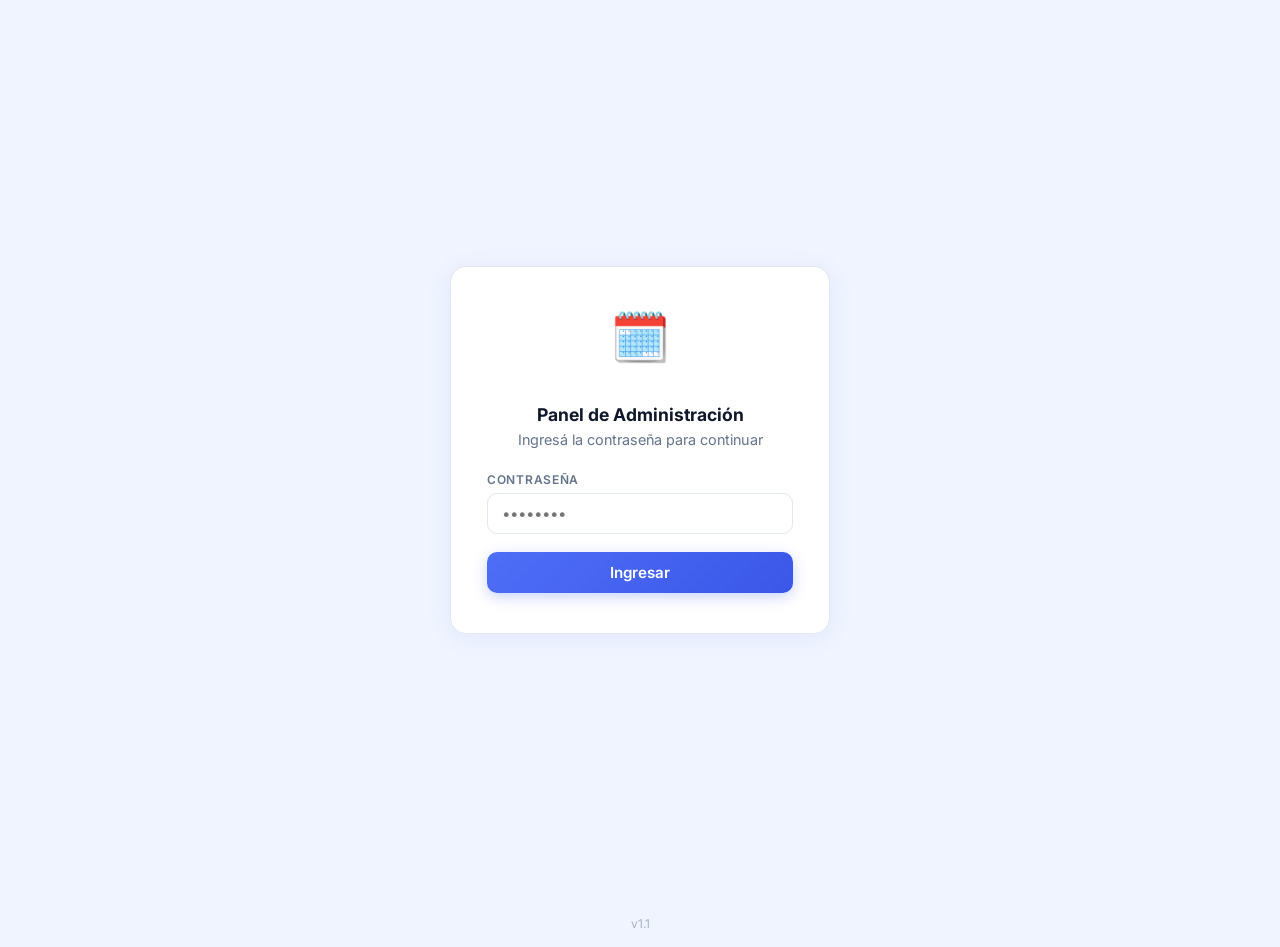
==== commit 81990b13: "UX: loader en slots, botón dark mode dentro del header admin" ====
--- a/admin.html
+++ b/admin.html
@@ -9,8 +9,6 @@
   <link rel="stylesheet" href="css/admin.css">
 </head>
 <body>
-
-<button class="btn-darkmode" id="btn-darkmode" onclick="toggleDarkMode()" title="Modo oscuro">🌙</button>
 
 <!-- LOGIN -->
 <div id="login-screen">
@@ -39,7 +37,10 @@
         <div class="admin-subtitle">Panel de Reservas</div>
       </div>
     </div>
-    <button class="btn btn-outline btn-sm" onclick="logout()">Cerrar sesión</button>
+    <div style="display:flex;align-items:center;gap:10px">
+      <button class="btn-darkmode-header" id="btn-darkmode" onclick="toggleDarkMode()" title="Modo oscuro">🌙</button>
+      <button class="btn btn-outline btn-sm" onclick="logout()">Cerrar sesión</button>
+    </div>
   </div>
 
   <div class="admin-body">
--- a/css/style.css
+++ b/css/style.css
@@ -247,7 +247,16 @@
   cursor: not-allowed;
   text-decoration: line-through;
 }
-.slots-empty { color: var(--muted); font-size: 0.9rem; padding: 10px 0; }
+.slots-empty { color: var(--muted); font-size: 0.9rem; padding: 10px 0; display: flex; align-items: center; gap: 8px; }
+.slots-loader {
+  display: inline-block;
+  width: 14px; height: 14px;
+  border: 2px solid var(--border);
+  border-top-color: var(--primary);
+  border-radius: 50%;
+  animation: spin 0.7s linear infinite;
+  flex-shrink: 0;
+}
 
 /* ── Checkbox notificar ── */
 .field-check { margin-bottom: 18px; }
--- a/css/admin.css
+++ b/css/admin.css
@@ -44,6 +44,20 @@
   padding: 7px 14px;
 }
 .admin-header .btn-outline:hover { background: rgba(255,255,255,0.15); }
+.btn-darkmode-header {
+  background: rgba(255,255,255,0.15);
+  border: 1.5px solid rgba(255,255,255,0.4);
+  border-radius: 50%;
+  width: 34px; height: 34px;
+  cursor: pointer;
+  font-size: 1rem;
+  display: flex;
+  align-items: center;
+  justify-content: center;
+  padding: 0;
+  transition: background 0.2s;
+}
+.btn-darkmode-header:hover { background: rgba(255,255,255,0.28); }
 
 /* ── Body ── */
 .admin-body {
